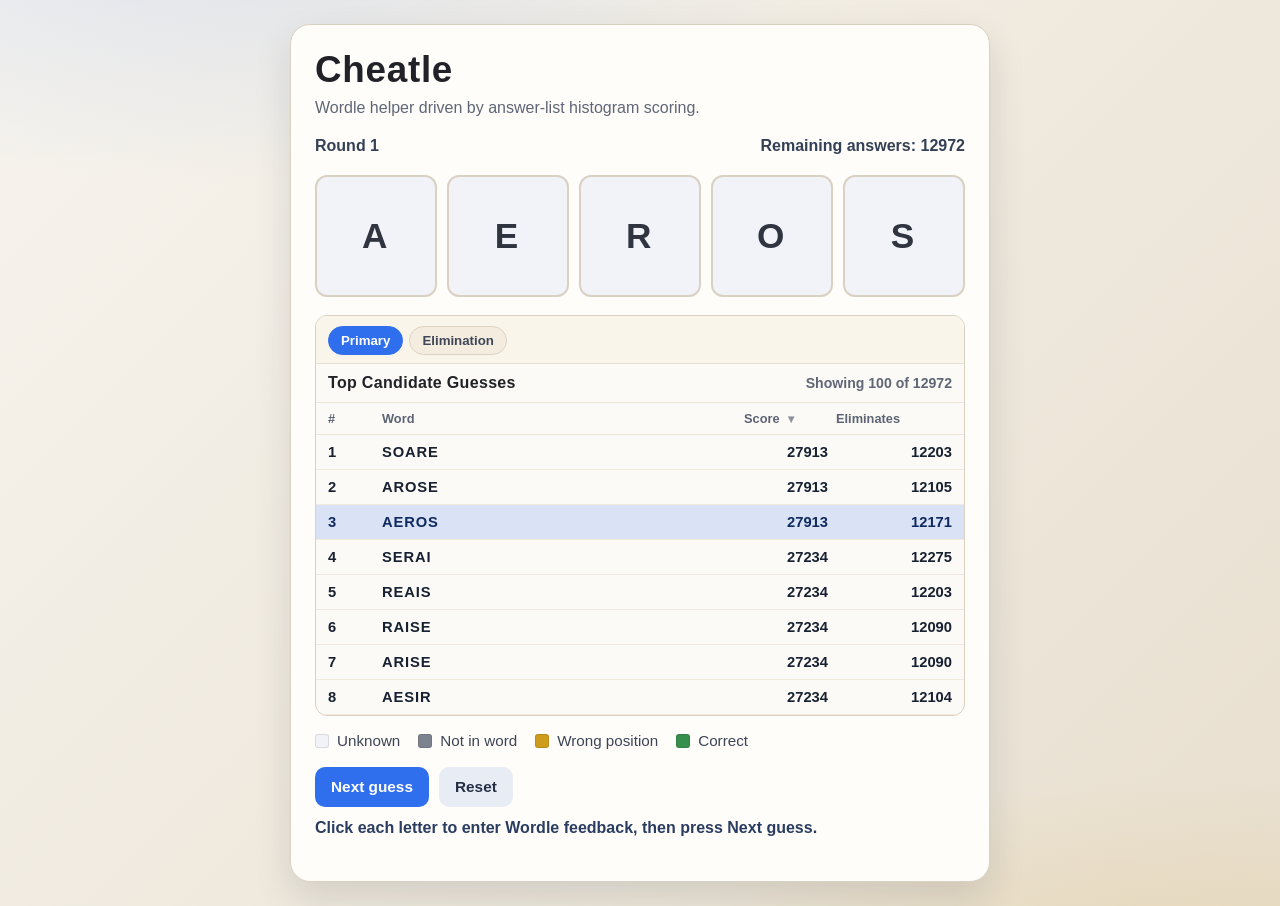
==== index.html @ a74990e5 "Initial commit Pretty much works as-is. Probably some weird edge cases in the UI, btu I've tested it" ====
<!doctype html>
<html lang="en">
<head>
  <meta charset="UTF-8" />
  <meta name="viewport" content="width=device-width, initial-scale=1.0" />
  <title>Cheatle</title>
  <link rel="stylesheet" href="styles.css" />
</head>
<body>
  <main class="app-shell">
    <section class="card">
      <h1>Cheatle</h1>
      <p class="subtitle">Wordle helper driven by answer-list histogram scoring.</p>

      <div class="status-row">
        <span id="roundLabel">Round 1</span>
        <span id="remainingLabel">Remaining answers: 0</span>
      </div>

      <div id="guessRow" class="guess-row" aria-label="Current guess"></div>

      <section class="candidate-panel" aria-label="Top candidate guesses">
        <div class="candidate-tabs" role="tablist" aria-label="Candidate list mode">
          <button id="primaryTabButton" class="candidate-tab active" type="button" role="tab" aria-selected="true">Primary</button>
          <button id="eliminationTabButton" class="candidate-tab" type="button" role="tab" aria-selected="false">Elimination</button>
        </div>
        <div class="candidate-header">
          <h2 id="candidateTitle">Top Candidate Guesses</h2>
          <span id="candidateCountLabel">Showing 0 of 0</span>
        </div>
        <div class="candidate-columns">
          <span>#</span>
          <button id="sortWordButton" type="button" class="candidate-sort-btn">Word</button>
          <button id="sortScoreButton" type="button" class="candidate-sort-btn">Score</button>
          <button id="sortEliminatesButton" type="button" class="candidate-sort-btn">Eliminates</button>
        </div>
        <div id="candidateList" class="candidate-list"></div>
      </section>

      <div class="legend">
        <div><span class="legend-swatch swatch-unknown"></span>Unknown</div>
        <div><span class="legend-swatch swatch-absent"></span>Not in word</div>
        <div><span class="legend-swatch swatch-present"></span>Wrong position</div>
        <div><span class="legend-swatch swatch-correct"></span>Correct</div>
      </div>

      <div class="actions">
        <button id="nextGuessButton" type="button">Next guess</button>
        <button id="resetButton" type="button" class="secondary">Reset</button>
        <button id="loadCsvButton" type="button" class="secondary" hidden>Load answers.csv</button>
      </div>
      <input id="answersFileInput" type="file" accept=".csv,text/csv" hidden />

      <p id="message" class="message" aria-live="polite"></p>
    </section>
  </main>

  <script src="app.js" defer></script>
</body>
</html>
---- styles.css ----
:root {
  --bg-1: #f7f4ee;
  --bg-2: #e8dfcf;
  --card: #fffdfa;
  --text: #202228;
  --muted: #5f6675;
  --outline: #dad1c2;
  --accent: #2f6fed;
  --unknown: #f1f3f8;
  --absent: #7d828f;
  --present: #cf9b1b;
  --correct: #368f4d;
}

* {
  box-sizing: border-box;
}

body {
  margin: 0;
  min-height: 100vh;
  font-family: "Avenir Next", "Segoe UI", sans-serif;
  color: var(--text);
  background:
    radial-gradient(1200px 500px at 15% -10%, rgba(47, 111, 237, 0.12), transparent 55%),
    radial-gradient(900px 400px at 90% 110%, rgba(207, 155, 27, 0.15), transparent 55%),
    linear-gradient(135deg, var(--bg-1), var(--bg-2));
  display: grid;
  place-items: center;
  padding: 24px;
}

.app-shell {
  width: min(700px, 100%);
}

.card {
  background: var(--card);
  border: 1px solid var(--outline);
  border-radius: 20px;
  padding: 24px;
  box-shadow: 0 16px 38px rgba(20, 26, 40, 0.12);
  animation: rise-in 360ms ease-out;
}

h1 {
  margin: 0;
  font-size: clamp(1.8rem, 3vw, 2.3rem);
  letter-spacing: 0.02em;
}

.subtitle {
  margin-top: 8px;
  color: var(--muted);
}

.status-row {
  margin-top: 20px;
  display: flex;
  justify-content: space-between;
  gap: 12px;
  color: #344055;
  font-weight: 600;
}

.guess-row {
  margin-top: 20px;
  display: grid;
  grid-template-columns: repeat(5, minmax(0, 1fr));
  gap: 10px;
}

.guess-box {
  aspect-ratio: 1 / 1;
  border-radius: 12px;
  border: 2px solid var(--outline);
  background: var(--unknown);
  font-size: clamp(1.7rem, 5vw, 2.2rem);
  font-weight: 700;
  color: #101319;
  text-transform: uppercase;
  letter-spacing: 0.08em;
  cursor: pointer;
  user-select: none;
  display: grid;
  place-items: center;
  transition: transform 120ms ease, filter 120ms ease, background-color 120ms ease;
}

.guess-box:hover {
  transform: translateY(-2px);
  filter: brightness(0.99);
}

.guess-box:active {
  transform: translateY(0);
}

.state-0 {
  background: var(--unknown);
  color: #2f3440;
}

.state-1 {
  background: var(--absent);
  color: #ffffff;
  border-color: var(--absent);
}

.state-2 {
  background: var(--present);
  color: #ffffff;
  border-color: var(--present);
}

.state-3 {
  background: var(--correct);
  color: #ffffff;
  border-color: var(--correct);
}

.candidate-panel {
  margin-top: 18px;
  border: 1px solid var(--outline);
  border-radius: 12px;
  background: #fcfaf6;
  overflow: hidden;
}

.candidate-tabs {
  display: flex;
  gap: 6px;
  padding: 10px 12px 8px;
  border-bottom: 1px solid #e7dfd2;
  background: #faf5eb;
}

.candidate-tab {
  border: 1px solid #ddd3c0;
  border-radius: 999px;
  background: #f3ecdf;
  color: #3f4658;
  padding: 6px 12px;
  font-size: 0.83rem;
  font-weight: 700;
}

.candidate-tab.active {
  background: #2f6fed;
  border-color: #2f6fed;
  color: #ffffff;
}

.candidate-header {
  display: flex;
  justify-content: space-between;
  align-items: baseline;
  padding: 10px 12px;
  border-bottom: 1px solid #eee6d8;
}

.candidate-header h2 {
  margin: 0;
  font-size: 1rem;
  letter-spacing: 0.02em;
}

.candidate-header span {
  color: var(--muted);
  font-size: 0.88rem;
  font-weight: 600;
}

.candidate-columns {
  display: grid;
  grid-template-columns: 46px 1fr 84px 116px;
  gap: 8px;
  padding: 8px 12px;
  color: #5c6474;
  font-size: 0.8rem;
  font-weight: 700;
  border-bottom: 1px solid #eee6d8;
}

.candidate-sort-btn {
  all: unset;
  cursor: pointer;
  font: inherit;
  color: inherit;
  display: inline-flex;
  align-items: center;
  gap: 6px;
}

.candidate-sort-btn::after {
  content: "";
  font-size: 0.72rem;
  opacity: 0.7;
}

.candidate-sort-btn.active.asc::after {
  content: "▲";
}

.candidate-sort-btn.active.desc::after {
  content: "▼";
}

.candidate-sort-btn:hover {
  color: #2f6fed;
}

.candidate-list {
  max-height: 280px;
  overflow-y: auto;
}

.candidate-row {
  width: 100%;
  border: none;
  border-bottom: 1px solid #f0e9dc;
  border-radius: 0;
  background: transparent;
  color: #172131;
  display: grid;
  grid-template-columns: 46px 1fr 84px 116px;
  gap: 8px;
  align-items: center;
  text-align: left;
  padding: 9px 12px;
  font-size: 0.92rem;
  font-weight: 600;
}

.candidate-row:hover {
  background: #eef2fb;
}

.candidate-row.selected {
  background: rgba(47, 111, 237, 0.17);
  color: #0f2a5f;
}

.candidate-row .candidate-word {
  letter-spacing: 0.06em;
}

.candidate-row .candidate-score {
  text-align: right;
  font-variant-numeric: tabular-nums;
}

.candidate-row .candidate-elim {
  text-align: right;
  font-variant-numeric: tabular-nums;
}

.candidate-empty {
  padding: 12px;
  color: #5f6675;
  font-size: 0.9rem;
}

.legend {
  margin-top: 16px;
  display: flex;
  flex-wrap: wrap;
  gap: 10px 18px;
  color: #3c4455;
  font-size: 0.95rem;
}

.legend div {
  display: flex;
  align-items: center;
  gap: 8px;
}

.legend-swatch {
  width: 14px;
  height: 14px;
  border-radius: 3px;
  border: 1px solid rgba(0, 0, 0, 0.1);
}

.swatch-unknown { background: var(--unknown); }
.swatch-absent { background: var(--absent); }
.swatch-present { background: var(--present); }
.swatch-correct { background: var(--correct); }

.actions {
  margin-top: 18px;
  display: flex;
  gap: 10px;
}

button {
  border: none;
  border-radius: 10px;
  padding: 11px 16px;
  font-size: 0.96rem;
  font-weight: 700;
  cursor: pointer;
  background: var(--accent);
  color: #fff;
}

button.secondary {
  background: #e8ecf5;
  color: #253047;
}

button:disabled {
  opacity: 0.5;
  cursor: not-allowed;
}

.message {
  min-height: 1.4rem;
  margin-top: 12px;
  color: #2a3d61;
  font-weight: 600;
}

@keyframes rise-in {
  from {
    opacity: 0;
    transform: translateY(10px);
  }
  to {
    opacity: 1;
    transform: translateY(0);
  }
}

@media (max-width: 560px) {
  .card {
    padding: 18px;
  }

  .status-row {
    flex-direction: column;
    gap: 4px;
  }

  .actions {
    flex-direction: column;
  }

  button {
    width: 100%;
  }

  .candidate-row {
    width: 100%;
  }

  .candidate-columns .candidate-sort-btn {
    width: auto;
  }

  .candidate-tabs .candidate-tab {
    width: auto;
  }
}
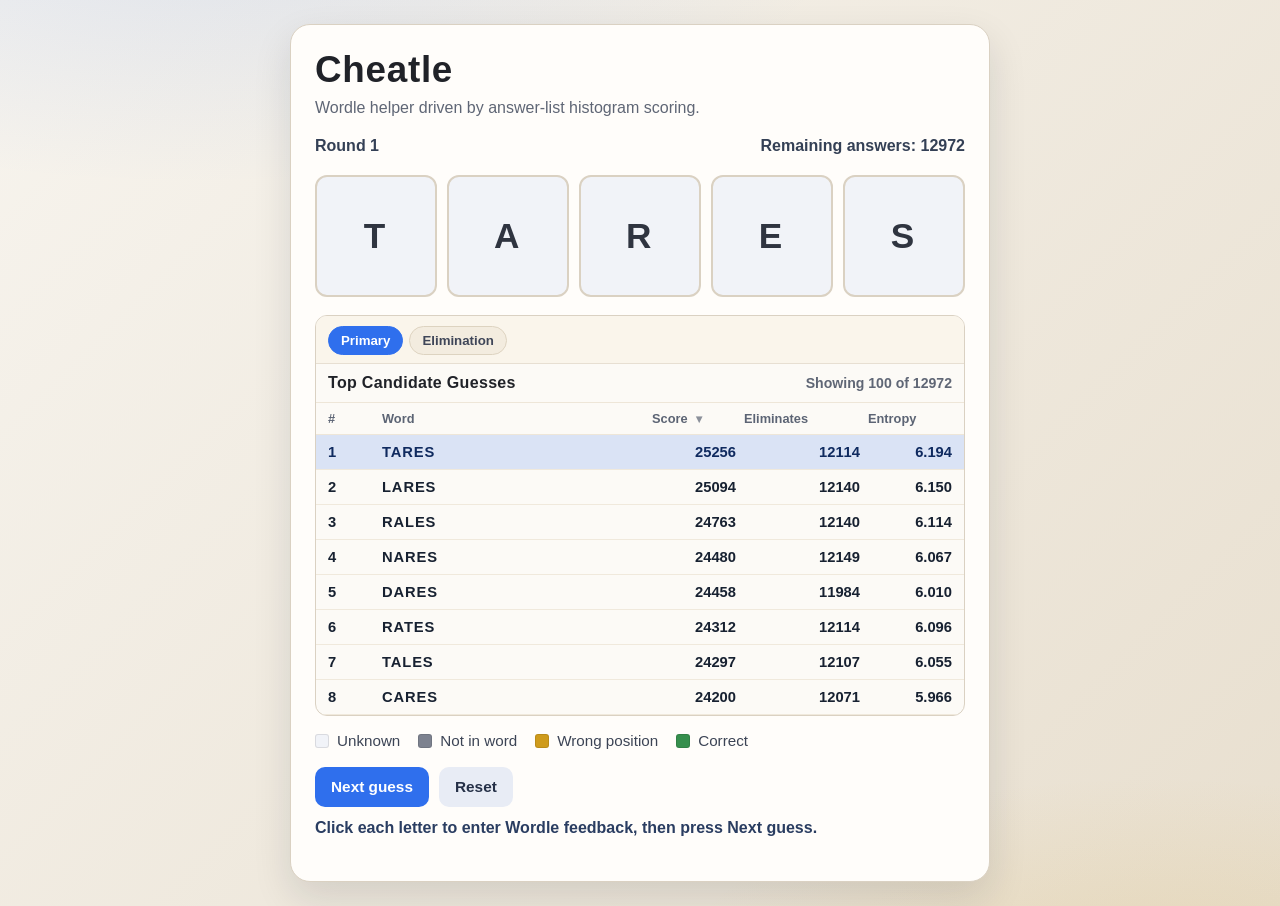
==== commit be4fd78b: "Entropy evaluation and a UI fix" ====
--- a/index.html
+++ b/index.html
@@ -32,7 +32,8 @@
           <span>#</span>
           <button id="sortWordButton" type="button" class="candidate-sort-btn">Word</button>
           <button id="sortScoreButton" type="button" class="candidate-sort-btn">Score</button>
-          <button id="sortEliminatesButton" type="button" class="candidate-sort-btn">Eliminates</button>
+          <button id="sortEliminatesButton" type="button" class="candidate-sort-btn" title="Minimum guaranteed words that will be eliminated">Eliminates</button>
+          <button id="sortEntropyButton" type="button" class="candidate-sort-btn" title="Potential information gain">Entropy</button>
         </div>
         <div id="candidateList" class="candidate-list"></div>
       </section>
--- a/styles.css
+++ b/styles.css
@@ -173,7 +173,7 @@
 
 .candidate-columns {
   display: grid;
-  grid-template-columns: 46px 1fr 84px 116px;
+  grid-template-columns: 46px 1fr 84px 116px 84px;
   gap: 8px;
   padding: 8px 12px;
   color: #5c6474;
@@ -223,7 +223,7 @@
   background: transparent;
   color: #172131;
   display: grid;
-  grid-template-columns: 46px 1fr 84px 116px;
+  grid-template-columns: 46px 1fr 84px 116px 84px;
   gap: 8px;
   align-items: center;
   text-align: left;
@@ -251,6 +251,11 @@
 }
 
 .candidate-row .candidate-elim {
+  text-align: right;
+  font-variant-numeric: tabular-nums;
+}
+
+.candidate-row .candidate-entropy {
   text-align: right;
   font-variant-numeric: tabular-nums;
 }
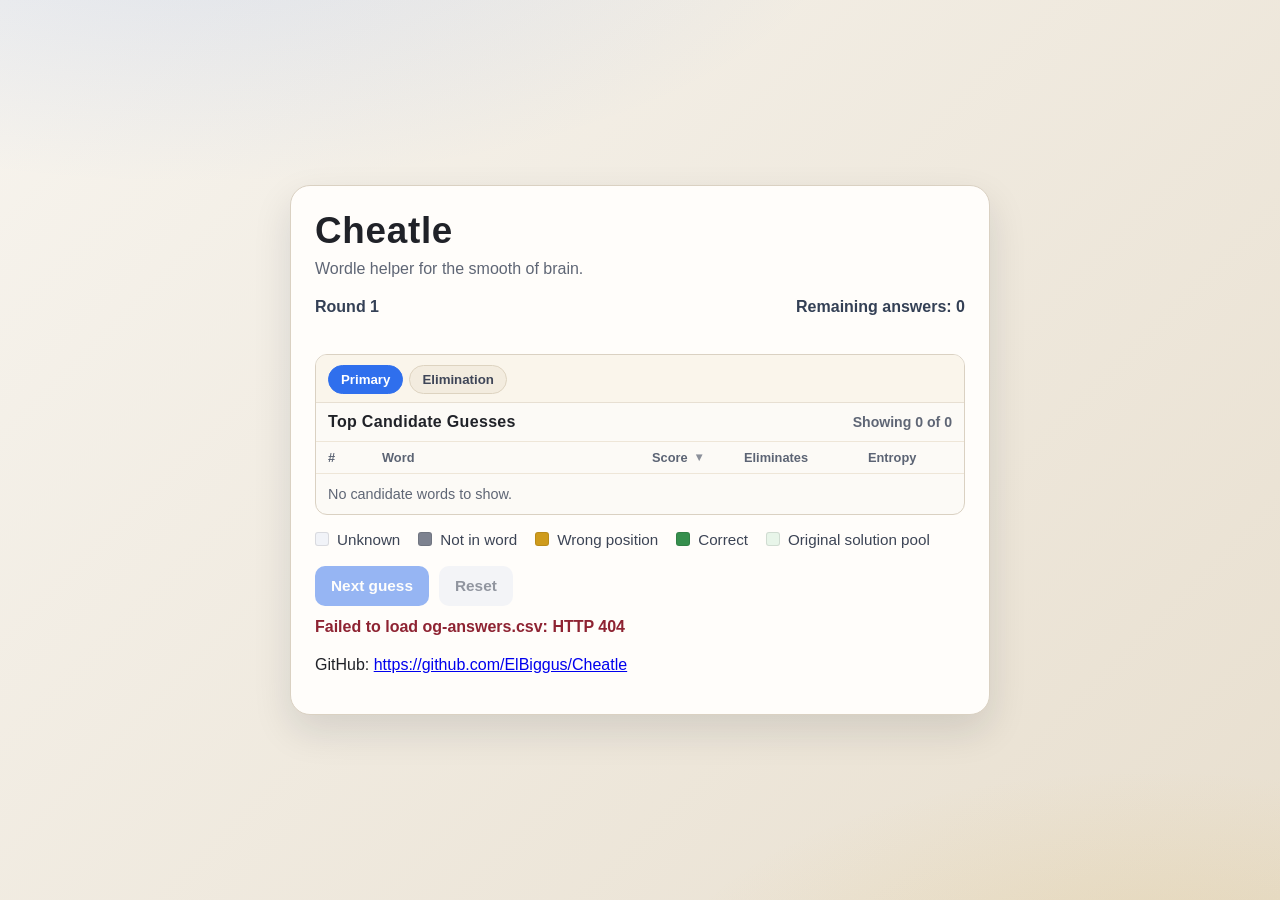
==== commit 9a23faab: "Read the README - version history is at the bottom" ====
--- a/index.html
+++ b/index.html
@@ -10,7 +10,7 @@
   <main class="app-shell">
     <section class="card">
       <h1>Cheatle</h1>
-      <p class="subtitle">Wordle helper driven by answer-list histogram scoring.</p>
+      <p class="subtitle">Wordle helper for the smooth of brain.</p>
 
       <div class="status-row">
         <span id="roundLabel">Round 1</span>
@@ -30,8 +30,8 @@
         </div>
         <div class="candidate-columns">
           <span>#</span>
-          <button id="sortWordButton" type="button" class="candidate-sort-btn">Word</button>
-          <button id="sortScoreButton" type="button" class="candidate-sort-btn">Score</button>
+          <button id="sortWordButton" type="button" class="candidate-sort-btn" title="To Your Mother">Word</button>
+          <button id="sortScoreButton" type="button" class="candidate-sort-btn" title="Positionally weighted histogram score">Score</button>
           <button id="sortEliminatesButton" type="button" class="candidate-sort-btn" title="Minimum guaranteed words that will be eliminated">Eliminates</button>
           <button id="sortEntropyButton" type="button" class="candidate-sort-btn" title="Potential information gain">Entropy</button>
         </div>
@@ -43,6 +43,7 @@
         <div><span class="legend-swatch swatch-absent"></span>Not in word</div>
         <div><span class="legend-swatch swatch-present"></span>Wrong position</div>
         <div><span class="legend-swatch swatch-correct"></span>Correct</div>
+        <div><span class="legend-swatch swatch-original-solution"></span>Original solution pool</div>
       </div>
 
       <div class="actions">
@@ -53,6 +54,8 @@
       <input id="answersFileInput" type="file" accept=".csv,text/csv" hidden />
 
       <p id="message" class="message" aria-live="polite"></p>
+      <p>GitHub: <a href="https://github.com/ElBiggus/Cheatle" target="_blank" rel="noopener noreferrer">https://github.com/ElBiggus/Cheatle</a></p>
+
     </section>
   </main>
 
--- a/styles.css
+++ b/styles.css
@@ -215,6 +215,29 @@
   overflow-y: auto;
 }
 
+.simulation-log {
+  max-height: 320px;
+  overflow: auto;
+  padding: 12px;
+  border: 1px solid var(--outline);
+  border-radius: 12px;
+  background: #fcfaf6;
+  white-space: pre-wrap;
+  overflow-wrap: anywhere;
+}
+
+.simulation-option {
+  display: flex;
+  align-items: center;
+  gap: 8px;
+  margin-top: 12px;
+  font-weight: 600;
+}
+
+.simulation-option input {
+  margin: 0;
+}
+
 .candidate-row {
   width: 100%;
   border: none;
@@ -232,6 +255,10 @@
   font-weight: 600;
 }
 
+.candidate-row.original-solution {
+  background: #e8f5e9;
+}
+
 .candidate-row:hover {
   background: #eef2fb;
 }
@@ -239,6 +266,11 @@
 .candidate-row.selected {
   background: rgba(47, 111, 237, 0.17);
   color: #0f2a5f;
+}
+
+.candidate-row.selected.original-solution {
+  background: #e8f5e9;
+  box-shadow: inset 4px 0 #2f6fed;
 }
 
 .candidate-row .candidate-word {
@@ -292,6 +324,7 @@
 .swatch-absent { background: var(--absent); }
 .swatch-present { background: var(--present); }
 .swatch-correct { background: var(--correct); }
+.swatch-original-solution { background: #e8f5e9; }
 
 .actions {
   margin-top: 18px;
